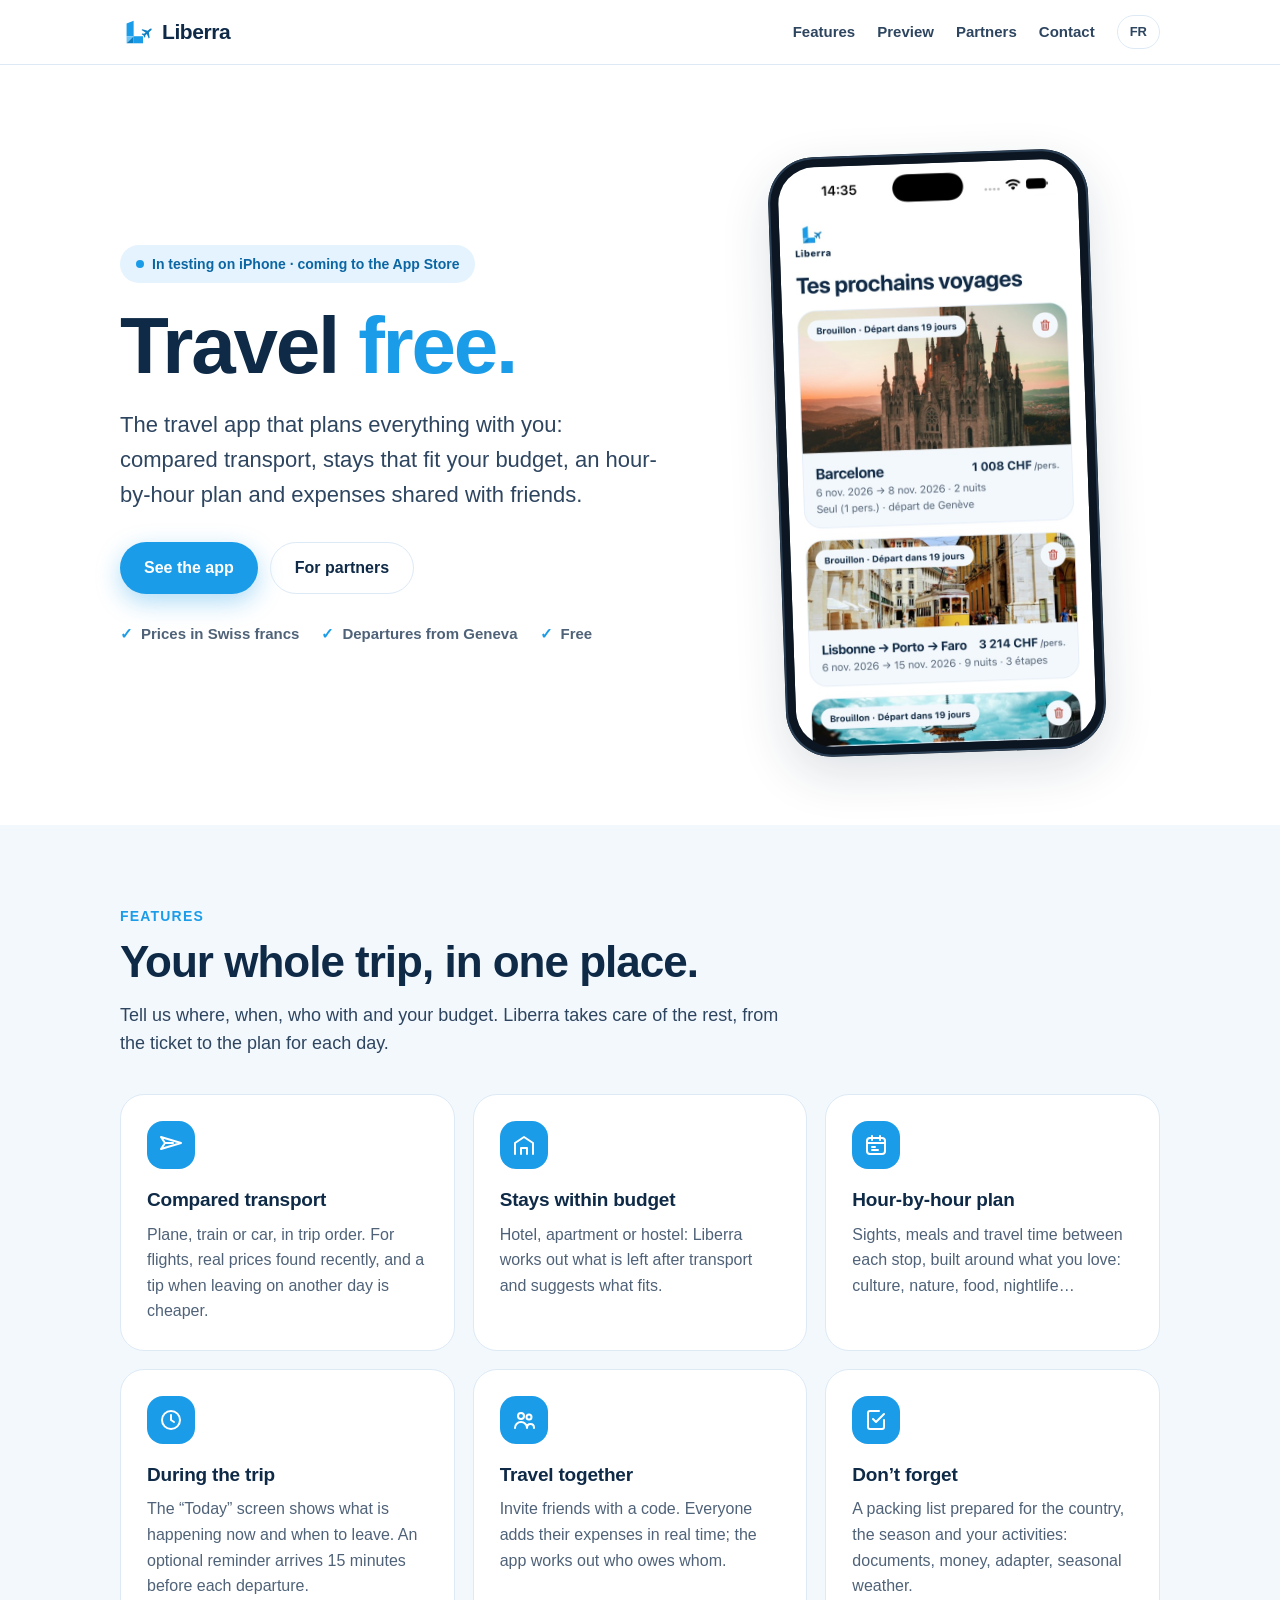
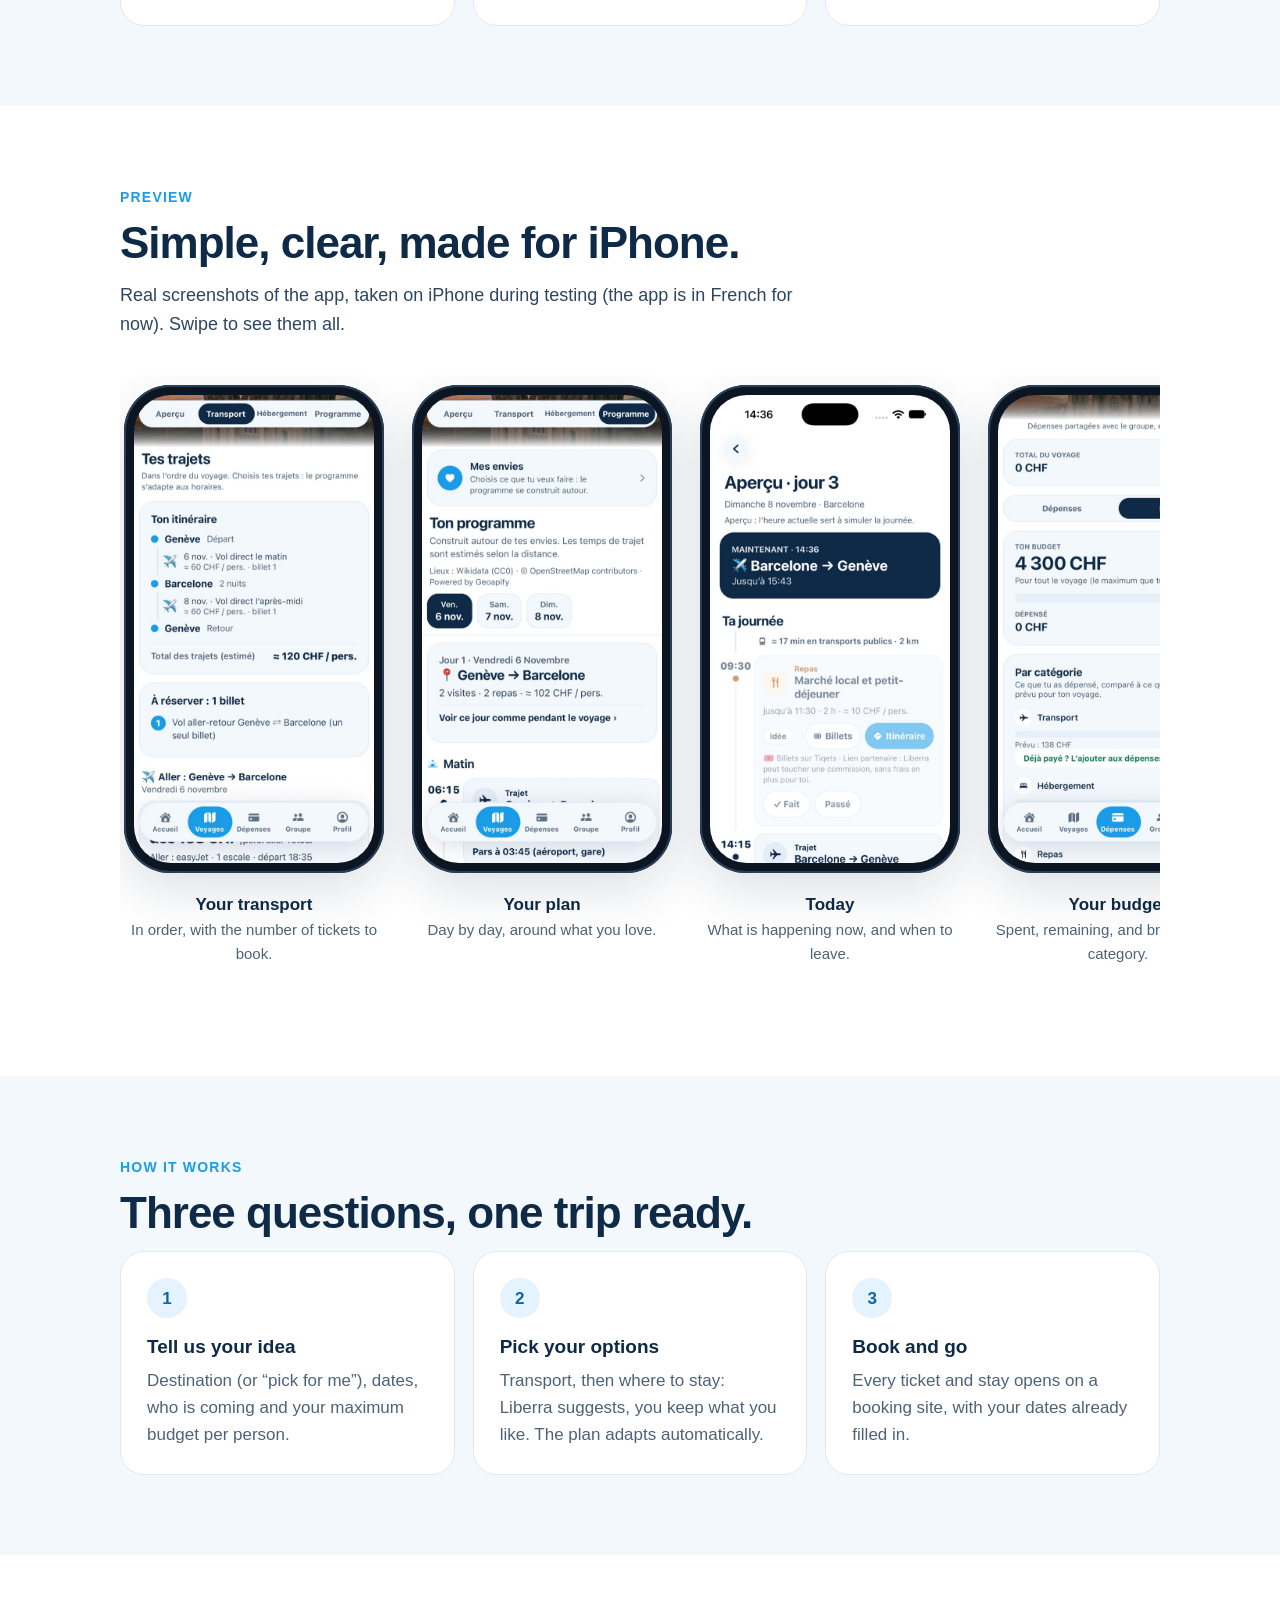
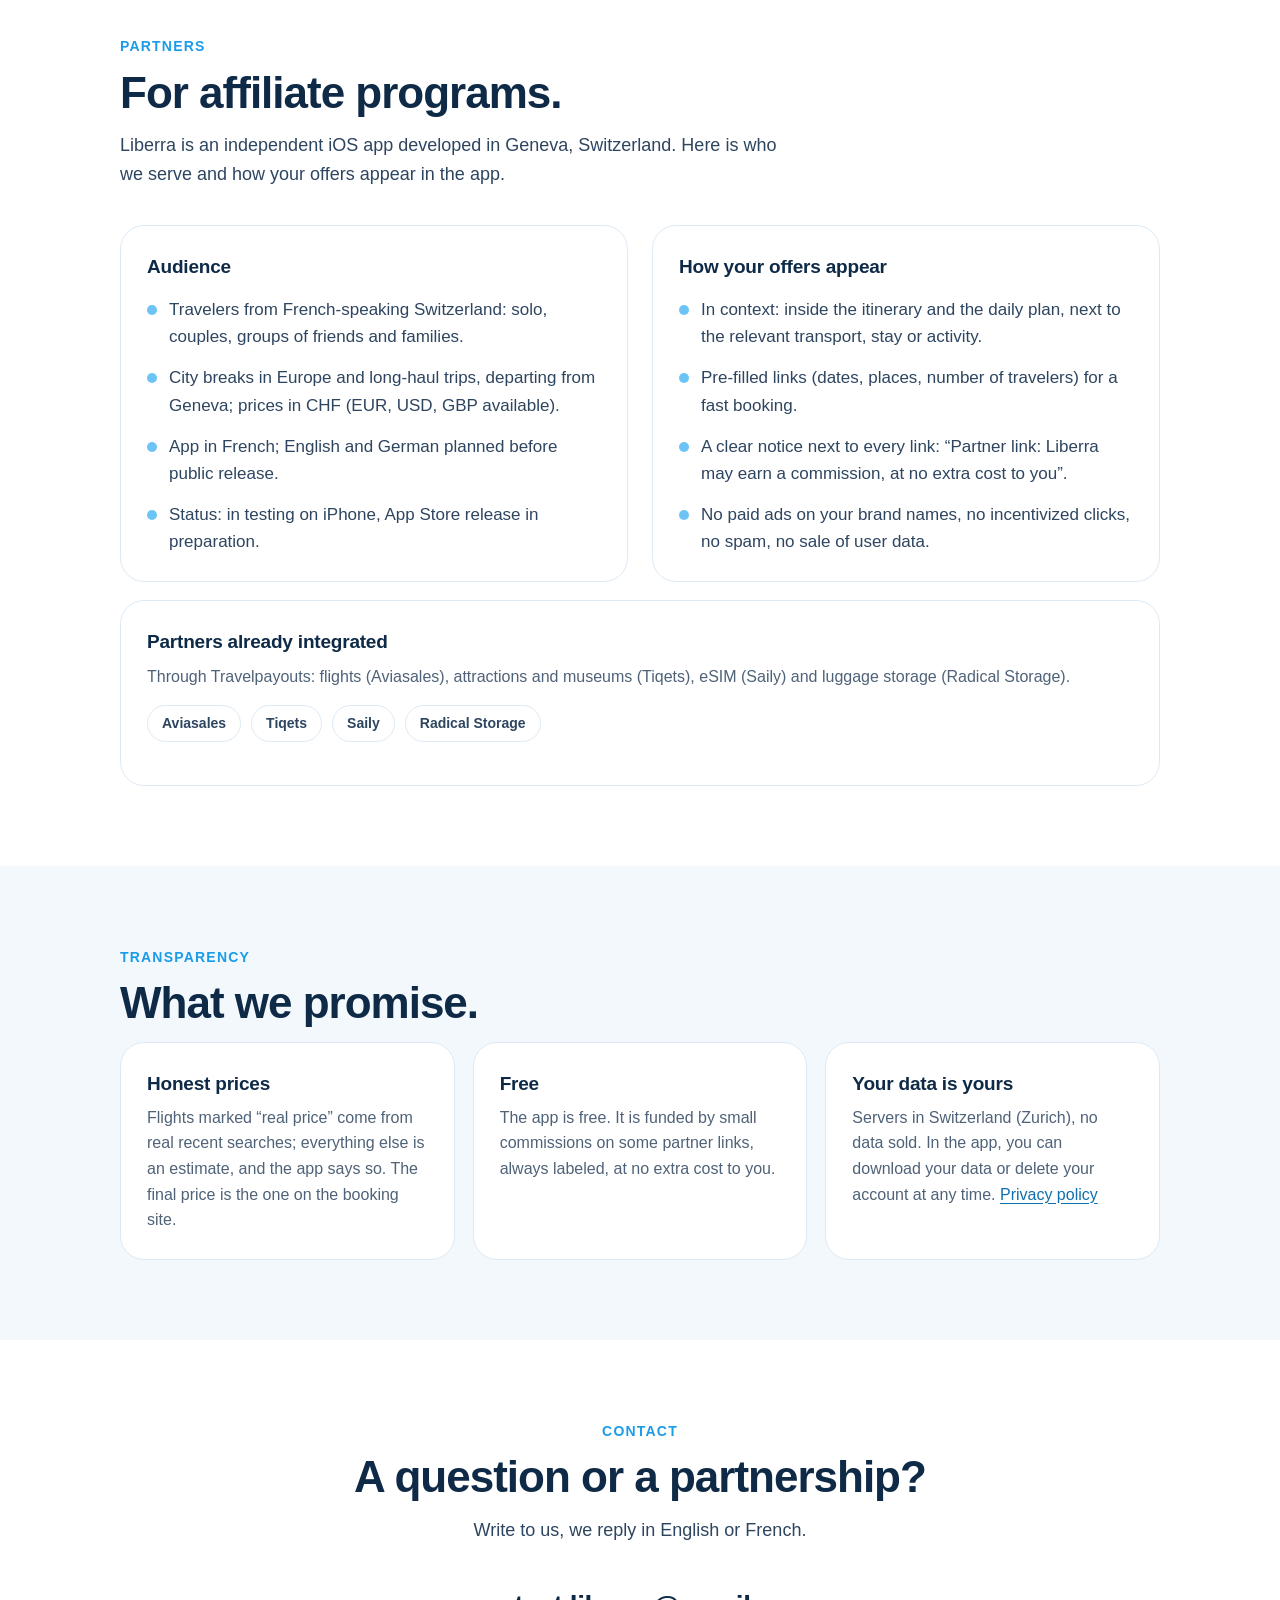
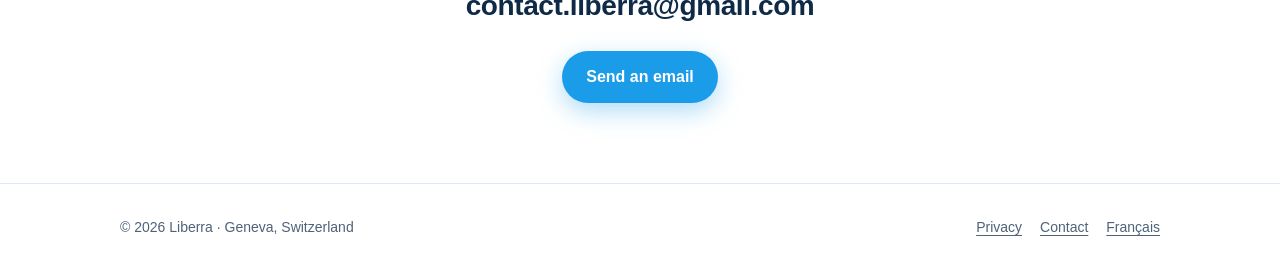
==== en/index.html @ 58900436 "Page complète : français et anglais, captures de l'app, espace partenaires, contact, politique de co" ====
<!doctype html>
<html lang="en">
<head>
  <meta charset="utf-8">
  <meta name="viewport" content="width=device-width, initial-scale=1, viewport-fit=cover">
  <title>Liberra · Travel free.</title>
  <meta name="description" content="Liberra is a travel app for iPhone: compared transport, stays that fit your budget, an hour-by-hour plan and shared expenses with friends.">
  <meta name="color-scheme" content="light dark">
  <meta name="theme-color" content="#FFFFFF" media="(prefers-color-scheme: light)">
  <meta name="theme-color" content="#0A1520" media="(prefers-color-scheme: dark)">
  <meta property="og:title" content="Liberra · Travel free.">
  <meta property="og:description" content="The iPhone travel app that plans everything with you: transport, stays, daily plan and group expenses.">
  <meta property="og:type" content="website">
  <meta property="og:image" content="https://waly2007.github.io/liberra-site/img/accueil.jpg">
  <link rel="alternate" hreflang="fr" href="https://waly2007.github.io/liberra-site/">
  <link rel="alternate" hreflang="en" href="https://waly2007.github.io/liberra-site/en/">
  <link rel="icon" type="image/svg+xml" href="data:image/svg+xml,%3Csvg xmlns='http://www.w3.org/2000/svg' viewBox='0 0 170 170'%3E%3Cg transform='translate(-24 3)'%3E%3Cpolygon points='52,46 82,34 82,100 52,100' fill='%231B9CE8'/%3E%3Cpolygon points='52,100 82,100 52,130' fill='%236CC4F6'/%3E%3Cpolygon points='82,100 82,130 52,130' fill='%230F7FC4'/%3E%3Cpolygon points='82,100 122,100 122,130 82,130' fill='%231B9CE8'/%3E%3Cg transform='translate(142 82) rotate(50) scale(0.7)'%3E%3Cpath d='M0 -30 C4 -30 6 -24 6 -18 L6 -4 L34 14 L34 21 L6 12 L6 24 L14 32 L14 37 L0 33 L-14 37 L-14 32 L-6 24 L-6 12 L-34 21 L-34 14 L-6 -4 L-6 -18 C-6 -24 -4 -30 0 -30 Z' fill='%230F7FC4'/%3E%3C/g%3E%3C/g%3E%3C/svg%3E">
  <link rel="stylesheet" href="../style.css?v=2">
</head>
<body>
  <header class="top">
    <div class="wrap">
      <a class="logo" href="#" aria-label="Liberra, home">
        <svg xmlns="http://www.w3.org/2000/svg" viewBox="0 0 170 170" aria-hidden="true"><g transform="translate(-24 3)"><polygon points="52,46 82,34 82,100 52,100" fill="#1B9CE8"/><polygon points="52,100 82,100 52,130" fill="#6CC4F6"/><polygon points="82,100 82,130 52,130" fill="#0F7FC4"/><polygon points="82,100 122,100 122,130 82,130" fill="#1B9CE8"/><g transform="translate(142 82) rotate(50) scale(0.7)"><path d="M0 -30 C4 -30 6 -24 6 -18 L6 -4 L34 14 L34 21 L6 12 L6 24 L14 32 L14 37 L0 33 L-14 37 L-14 32 L-6 24 L-6 12 L-34 21 L-34 14 L-6 -4 L-6 -18 C-6 -24 -4 -30 0 -30 Z" fill="#0F7FC4"/></g></g></svg>
        Liberra
      </a>
      <nav class="nav" aria-label="Menu">
        <a class="hide-sm" href="#features">Features</a>
        <a class="hide-sm" href="#preview">Preview</a>
        <a class="hide-sm" href="#partners">Partners</a>
        <a href="#contact">Contact</a>
        <a class="lang" href="../" hreflang="fr" lang="fr">FR</a>
      </nav>
    </div>
  </header>

  <main>
    <section class="hero">
      <div class="wrap">
        <div>
          <span class="eyebrow">In testing on iPhone · coming to the App Store</span>
          <h1>Travel <em>free.</em></h1>
          <p class="lead">The travel app that plans everything with you: compared transport, stays that fit your budget, an hour-by-hour plan and expenses shared with friends.</p>
          <div class="actions">
            <a class="btn primary" href="#preview">See the app</a>
            <a class="btn ghost" href="#partners">For partners</a>
          </div>
          <ul class="facts">
            <li>Prices in Swiss francs</li>
            <li>Departures from Geneva</li>
            <li>Free</li>
          </ul>
        </div>
        <div class="phone"><img src="../img/accueil.jpg" width="640" height="1391" alt="Liberra home screen (in French): upcoming trips to Barcelona and Lisbon, Porto, Faro with their price per person."></div>
      </div>
    </section>

    <section id="features" class="alt">
      <div class="wrap">
        <p class="kicker">Features</p>
        <h2>Your whole trip, in one place.</h2>
        <p class="intro">Tell us where, when, who with and your budget. Liberra takes care of the rest, from the ticket to the plan for each day.</p>
        <div class="grid">
          <article class="card">
            <div class="icon" aria-hidden="true"><svg viewBox="0 0 24 24" fill="none" stroke="currentColor" stroke-width="2" stroke-linecap="round" stroke-linejoin="round"><path d="M2 16l20-6-20-6 4 6-4 6z"/><path d="M6 10h8"/></svg></div>
            <h3>Compared transport</h3>
            <p>Plane, train or car, in trip order. For flights, real prices found recently, and a tip when leaving on another day is cheaper.</p>
          </article>
          <article class="card">
            <div class="icon" aria-hidden="true"><svg viewBox="0 0 24 24" fill="none" stroke="currentColor" stroke-width="2" stroke-linecap="round" stroke-linejoin="round"><path d="M3 21V10l9-6 9 6v11"/><path d="M9 21v-6h6v6"/></svg></div>
            <h3>Stays within budget</h3>
            <p>Hotel, apartment or hostel: Liberra works out what is left after transport and suggests what fits.</p>
          </article>
          <article class="card">
            <div class="icon" aria-hidden="true"><svg viewBox="0 0 24 24" fill="none" stroke="currentColor" stroke-width="2" stroke-linecap="round" stroke-linejoin="round"><rect x="3" y="5" width="18" height="16" rx="3"/><path d="M3 10h18M8 3v4M16 3v4M8 14h3M8 17h6"/></svg></div>
            <h3>Hour-by-hour plan</h3>
            <p>Sights, meals and travel time between each stop, built around what you love: culture, nature, food, nightlife…</p>
          </article>
          <article class="card">
            <div class="icon" aria-hidden="true"><svg viewBox="0 0 24 24" fill="none" stroke="currentColor" stroke-width="2" stroke-linecap="round" stroke-linejoin="round"><circle cx="12" cy="12" r="9"/><path d="M12 7v5l3 2"/></svg></div>
            <h3>During the trip</h3>
            <p>The “Today” screen shows what is happening now and when to leave. An optional reminder arrives 15 minutes before each departure.</p>
          </article>
          <article class="card">
            <div class="icon" aria-hidden="true"><svg viewBox="0 0 24 24" fill="none" stroke="currentColor" stroke-width="2" stroke-linecap="round" stroke-linejoin="round"><circle cx="9" cy="8" r="3"/><circle cx="17" cy="9" r="2.5"/><path d="M3 20c0-3.3 2.7-6 6-6s6 2.7 6 6M15 20c0-2.2 1.3-4 3.5-4S22 17.8 22 20"/></svg></div>
            <h3>Travel together</h3>
            <p>Invite friends with a code. Everyone adds their expenses in real time; the app works out who owes whom.</p>
          </article>
          <article class="card">
            <div class="icon" aria-hidden="true"><svg viewBox="0 0 24 24" fill="none" stroke="currentColor" stroke-width="2" stroke-linecap="round" stroke-linejoin="round"><path d="M9 11l3 3 8-8"/><path d="M20 12v7a2 2 0 0 1-2 2H6a2 2 0 0 1-2-2V5a2 2 0 0 1 2-2h9"/></svg></div>
            <h3>Don’t forget</h3>
            <p>A packing list prepared for the country, the season and your activities: documents, money, adapter, seasonal weather.</p>
          </article>
        </div>
      </div>
    </section>

    <section id="preview">
      <div class="wrap">
        <p class="kicker">Preview</p>
        <h2>Simple, clear, made for iPhone.</h2>
        <p class="intro">Real screenshots of the app, taken on iPhone during testing (the app is in French for now). Swipe to see them all.</p>
      </div>
      <div class="wrap">
        <div class="gallery" tabindex="0" aria-label="App screenshots">
          <figure>
            <div class="phone"><img src="../img/trajets.jpg" width="640" height="1200" loading="lazy" alt="Transport tab: Geneva, Barcelona, Geneva route and number of tickets to book."></div>
            <figcaption>Your transport<span>In order, with the number of tickets to book.</span></figcaption>
          </figure>
          <figure>
            <div class="phone"><img src="../img/programme.jpg" width="640" height="1200" loading="lazy" alt="Plan tab: wishes, day picker and the morning plan."></div>
            <figcaption>Your plan<span>Day by day, around what you love.</span></figcaption>
          </figure>
          <figure>
            <div class="phone"><img src="../img/aujourdhui.jpg" width="640" height="1391" loading="lazy" alt="Today screen: current activity, next activity and suggested departure time."></div>
            <figcaption>Today<span>What is happening now, and when to leave.</span></figcaption>
          </figure>
          <figure>
            <div class="phone"><img src="../img/budget.jpg" width="640" height="1200" loading="lazy" alt="Expenses tab: trip budget, spent, remaining, and breakdown by category."></div>
            <figcaption>Your budget<span>Spent, remaining, and breakdown by category.</span></figcaption>
          </figure>
        </div>
      </div>
    </section>

    <section class="alt">
      <div class="wrap">
        <p class="kicker">How it works</p>
        <h2>Three questions, one trip ready.</h2>
        <ol class="steps">
          <li><strong>Tell us your idea</strong><span>Destination (or “pick for me”), dates, who is coming and your maximum budget per person.</span></li>
          <li><strong>Pick your options</strong><span>Transport, then where to stay: Liberra suggests, you keep what you like. The plan adapts automatically.</span></li>
          <li><strong>Book and go</strong><span>Every ticket and stay opens on a booking site, with your dates already filled in.</span></li>
        </ol>
      </div>
    </section>

    <section id="partners">
      <div class="wrap">
        <p class="kicker">Partners</p>
        <h2>For affiliate programs.</h2>
        <p class="intro">Liberra is an independent iOS app developed in Geneva, Switzerland. Here is who we serve and how your offers appear in the app.</p>
        <div class="split">
          <article class="card">
            <h3>Audience</h3>
            <ul class="list">
              <li>Travelers from French-speaking Switzerland: solo, couples, groups of friends and families.</li>
              <li>City breaks in Europe and long-haul trips, departing from Geneva; prices in CHF (EUR, USD, GBP available).</li>
              <li>App in French; English and German planned before public release.</li>
              <li>Status: in testing on iPhone, App Store release in preparation.</li>
            </ul>
          </article>
          <article class="card">
            <h3>How your offers appear</h3>
            <ul class="list">
              <li>In context: inside the itinerary and the daily plan, next to the relevant transport, stay or activity.</li>
              <li>Pre-filled links (dates, places, number of travelers) for a fast booking.</li>
              <li>A clear notice next to every link: “Partner link: Liberra may earn a commission, at no extra cost to you”.</li>
              <li>No paid ads on your brand names, no incentivized clicks, no spam, no sale of user data.</li>
            </ul>
          </article>
        </div>
        <article class="card" style="margin-top:18px">
          <h3>Partners already integrated</h3>
          <p>Through Travelpayouts: flights (Aviasales), attractions and museums (Tiqets), eSIM (Saily) and luggage storage (Radical Storage).</p>
          <ul class="partners" aria-label="Partners">
            <li>Aviasales</li><li>Tiqets</li><li>Saily</li><li>Radical Storage</li>
          </ul>
        </article>
      </div>
    </section>

    <section class="alt">
      <div class="wrap">
        <p class="kicker">Transparency</p>
        <h2>What we promise.</h2>
        <div class="grid">
          <article class="card"><h3>Honest prices</h3><p>Flights marked “real price” come from real recent searches; everything else is an estimate, and the app says so. The final price is the one on the booking site.</p></article>
          <article class="card"><h3>Free</h3><p>The app is free. It is funded by small commissions on some partner links, always labeled, at no extra cost to you.</p></article>
          <article class="card"><h3>Your data is yours</h3><p>Servers in Switzerland (Zurich), no data sold. In the app, you can download your data or delete your account at any time. <a href="privacy.html">Privacy policy</a></p></article>
        </div>
      </div>
    </section>

    <section id="contact" class="contact">
      <div class="wrap">
        <p class="kicker">Contact</p>
        <h2>A question or a partnership?</h2>
        <p class="intro">Write to us, we reply in English or French.</p>
        <span class="mail">contact.liberra@gmail.com</span>
        <div class="actions" style="justify-content:center;margin-top:0">
          <a class="btn primary" href="mailto:contact.liberra@gmail.com">Send an email</a>
        </div>
      </div>
    </section>
  </main>

  <footer>
    <div class="wrap">
      <span>© 2026 Liberra · Geneva, Switzerland</span>
      <nav aria-label="Footer links">
        <a href="privacy.html">Privacy</a>
        <a href="#contact">Contact</a>
        <a href="../" hreflang="fr" lang="fr">Français</a>
      </nav>
    </div>
  </footer>
</body>
</html>
---- style.css ----
/* Liberra — page de présentation. Couleurs de la marque : azur #1B9CE8, azur clair #6CC4F6,
   azur profond #0F7FC4, nuit #0E2A47. Police système (aucun service externe chargé). */
:root {
  --azur: #1B9CE8;
  --azur-clair: #6CC4F6;
  --azur-profond: #0F7FC4;
  --nuit: #0E2A47;
  --bg: #FFFFFF;
  --bg-alt: #F3F8FD;
  --card: #FFFFFF;
  --edge: #DDEAF6;
  --text: #0E2A47;
  --soft: #2E4560;
  --muted: #4F6278;
  --pill-bg: #E4F3FD;
  --pill-text: #0B66A3;
  --link: #0F6FAE;
  --shadow: 0 18px 50px rgba(14, 42, 71, 0.14);
  color-scheme: light;
}
@media (prefers-color-scheme: dark) {
  :root {
    --bg: #0A1520;
    --bg-alt: #0F1D2B;
    --card: #132232;
    --edge: #22364B;
    --text: #EAF2FA;
    --soft: #C5D4E3;
    --muted: #A3B5C8;
    --pill-bg: #12324F;
    --pill-text: #8FD3FA;
    --link: #6CC4F6;
    --shadow: 0 18px 50px rgba(0, 0, 0, 0.45);
    color-scheme: dark;
  }
}
* { box-sizing: border-box; }
html { -webkit-text-size-adjust: 100%; scroll-behavior: smooth; }
body {
  margin: 0;
  background: var(--bg);
  color: var(--text);
  font-family: -apple-system, BlinkMacSystemFont, 'SF Pro Display', 'Segoe UI', Roboto, Helvetica, Arial, sans-serif;
  font-size: 17px;
  line-height: 1.6;
}
a { color: var(--link); text-underline-offset: 3px; }
img { max-width: 100%; display: block; }
.wrap {
  max-width: 1080px;
  margin: 0 auto;
  padding-inline: max(20px, env(safe-area-inset-left, 0px));
}

/* En-tête */
.top {
  position: sticky;
  top: 0;
  z-index: 10;
  background: color-mix(in srgb, var(--bg) 86%, transparent);
  backdrop-filter: saturate(1.6) blur(14px);
  -webkit-backdrop-filter: saturate(1.6) blur(14px);
  border-bottom: 1px solid var(--edge);
  padding-top: env(safe-area-inset-top, 0px);
}
.top .wrap { display: flex; align-items: center; gap: 16px; min-height: 64px; }
.logo { display: inline-flex; align-items: center; gap: 2px; text-decoration: none; color: var(--text); font-weight: 800; font-size: 21px; letter-spacing: -0.4px; }
.logo svg { width: 40px; height: 40px; }
.nav { display: flex; gap: 22px; margin-left: auto; align-items: center; }
.nav a { color: var(--soft); text-decoration: none; font-weight: 600; font-size: 15px; }
.nav a:hover { color: var(--azur); }
.lang {
  border: 1px solid var(--edge);
  border-radius: 999px;
  padding: 6px 12px;
  font-weight: 700 !important;
  font-size: 13px !important;
}
@media (max-width: 720px) { .nav .hide-sm { display: none; } }

/* Héros */
.hero { padding-block: 64px 40px; }
.hero .wrap { display: grid; gap: 48px; align-items: center; }
@media (min-width: 900px) { .hero .wrap { grid-template-columns: 1.1fr 0.9fr; } .hero { padding-block: 88px 72px; } }
.eyebrow {
  display: inline-flex;
  align-items: center;
  gap: 8px;
  padding: 8px 16px;
  border-radius: 999px;
  background: var(--pill-bg);
  color: var(--pill-text);
  font-weight: 700;
  font-size: 14px;
}
.eyebrow::before { content: ''; width: 8px; height: 8px; border-radius: 50%; background: var(--azur); }
h1 {
  font-size: clamp(46px, 9vw, 80px);
  line-height: 1.02;
  letter-spacing: -2.2px;
  font-weight: 800;
  margin: 22px 0 0;
}
h1 em { font-style: normal; color: var(--azur); }
.lead { font-size: clamp(18px, 2.4vw, 22px); color: var(--soft); max-width: 560px; margin: 20px 0 0; }
.actions { display: flex; flex-wrap: wrap; gap: 12px; margin-top: 30px; }
.btn {
  display: inline-flex;
  align-items: center;
  justify-content: center;
  min-height: 52px;
  padding: 0 24px;
  border-radius: 999px;
  font-weight: 700;
  text-decoration: none;
  font-size: 16px;
}
.btn.primary { background: var(--azur); color: #FFFFFF; box-shadow: 0 8px 24px rgba(27, 156, 232, 0.35); }
.btn.ghost { border: 1.5px solid var(--edge); color: var(--text); }
.facts { display: flex; flex-wrap: wrap; gap: 10px 22px; margin-top: 28px; color: var(--muted); font-size: 15px; font-weight: 600; padding: 0; list-style: none; }
.facts li::before { content: '✓'; color: var(--azur); margin-right: 8px; font-weight: 800; }

/* Téléphones */
.phone {
  position: relative;
  width: min(300px, 78vw);
  aspect-ratio: 8 / 15; /* même format que les captures : rien n'est coupé sur les côtés */
  border-radius: 46px;
  padding: 10px;
  background: #0B1622;
  box-shadow: var(--shadow), inset 0 0 0 2px #2A3E54;
  margin-inline: auto;
}
.phone img { width: 100%; height: 100%; object-fit: cover; object-position: top; border-radius: 37px; }
.hero .phone { width: min(320px, 80vw); transform: rotate(-2deg); }

/* Sections */
section { padding-block: 56px; scroll-margin-top: 72px; }
@media (min-width: 900px) { section { padding-block: 80px; } }
.alt { background: var(--bg-alt); }
.kicker { color: var(--azur); font-weight: 800; font-size: 14px; letter-spacing: 1.2px; text-transform: uppercase; margin: 0; }
h2 { font-size: clamp(30px, 5vw, 44px); letter-spacing: -1px; line-height: 1.12; margin: 10px 0 14px; font-weight: 800; }
.intro { color: var(--soft); max-width: 680px; margin: 0 0 36px; font-size: 18px; }
.grid { display: grid; gap: 18px; grid-template-columns: repeat(auto-fit, minmax(250px, 1fr)); }
.card { background: var(--card); border: 1px solid var(--edge); border-radius: 24px; padding: 26px; }
.alt .card { background: var(--card); }
.icon {
  width: 48px; height: 48px; border-radius: 16px;
  display: grid; place-items: center;
  background: var(--azur); color: #FFFFFF; margin-bottom: 16px;
}
.icon svg { width: 24px; height: 24px; }
.card h3 { font-size: 19px; margin: 0 0 6px; letter-spacing: -0.2px; }
.card p { margin: 0; color: var(--muted); font-size: 16px; }

/* Galerie */
.gallery {
  display: flex;
  gap: 28px;
  overflow-x: auto;
  scroll-snap-type: x mandatory;
  padding: 10px 4px 30px;
  -webkit-overflow-scrolling: touch;
}
.gallery figure { margin: 0; flex: none; scroll-snap-align: center; width: min(260px, 72vw); }
.gallery .phone { width: 100%; }
.gallery figcaption { text-align: center; margin-top: 18px; font-weight: 700; }
.gallery figcaption span { display: block; font-weight: 500; color: var(--muted); font-size: 15px; }

/* Étapes */
.steps { counter-reset: step; display: grid; gap: 18px; grid-template-columns: repeat(auto-fit, minmax(240px, 1fr)); padding: 0; list-style: none; margin: 0; }
.steps li { counter-increment: step; background: var(--card); border: 1px solid var(--edge); border-radius: 24px; padding: 26px; }
.steps li::before {
  content: counter(step);
  display: grid; place-items: center;
  width: 40px; height: 40px; border-radius: 50%;
  background: var(--pill-bg); color: var(--pill-text);
  font-weight: 800; margin-bottom: 14px;
}
.steps strong { display: block; font-size: 19px; margin-bottom: 4px; }
.steps span { color: var(--muted); }

/* Partenaires */
.split { display: grid; gap: 24px; }
@media (min-width: 900px) { .split { grid-template-columns: 1fr 1fr; } }
.list { list-style: none; padding: 0; margin: 0; display: grid; gap: 14px; }
.list li { display: flex; gap: 12px; color: var(--soft); }
.list li::before { content: ''; flex: none; width: 10px; height: 10px; margin-top: 9px; border-radius: 50%; background: var(--azur-clair); }
.card h3 + .list { margin-top: 14px; }
.partners { display: flex; flex-wrap: wrap; gap: 10px; margin-top: 16px; padding: 0; list-style: none; }
.partners li { border: 1px solid var(--edge); border-radius: 999px; padding: 6px 14px; font-weight: 700; font-size: 14px; color: var(--soft); }

/* Contact */
.contact { text-align: center; }
.contact .intro { margin-inline: auto; }
.mail {
  display: inline-block;
  font-size: clamp(20px, 4vw, 28px);
  font-weight: 800;
  letter-spacing: -0.4px;
  color: var(--text);
  user-select: all;
  margin: 4px 0 22px;
}

/* Pied de page */
footer { border-top: 1px solid var(--edge); color: var(--muted); font-size: 14px; padding-block: 32px calc(32px + env(safe-area-inset-bottom, 0px)); }
footer .wrap { display: flex; flex-wrap: wrap; gap: 10px 22px; justify-content: space-between; }
footer nav { display: flex; flex-wrap: wrap; gap: 18px; }
footer a { color: var(--muted); }

/* Pages de texte (confidentialité) */
.doc { max-width: 760px; padding-block: 48px 72px; }
.doc h1 { font-size: clamp(36px, 6vw, 52px); letter-spacing: -1.2px; }
.doc h2 { font-size: 24px; letter-spacing: -0.3px; margin-top: 36px; }
.doc p, .doc li { color: var(--soft); }
.doc .updated { color: var(--muted); font-size: 15px; margin-top: 8px; }
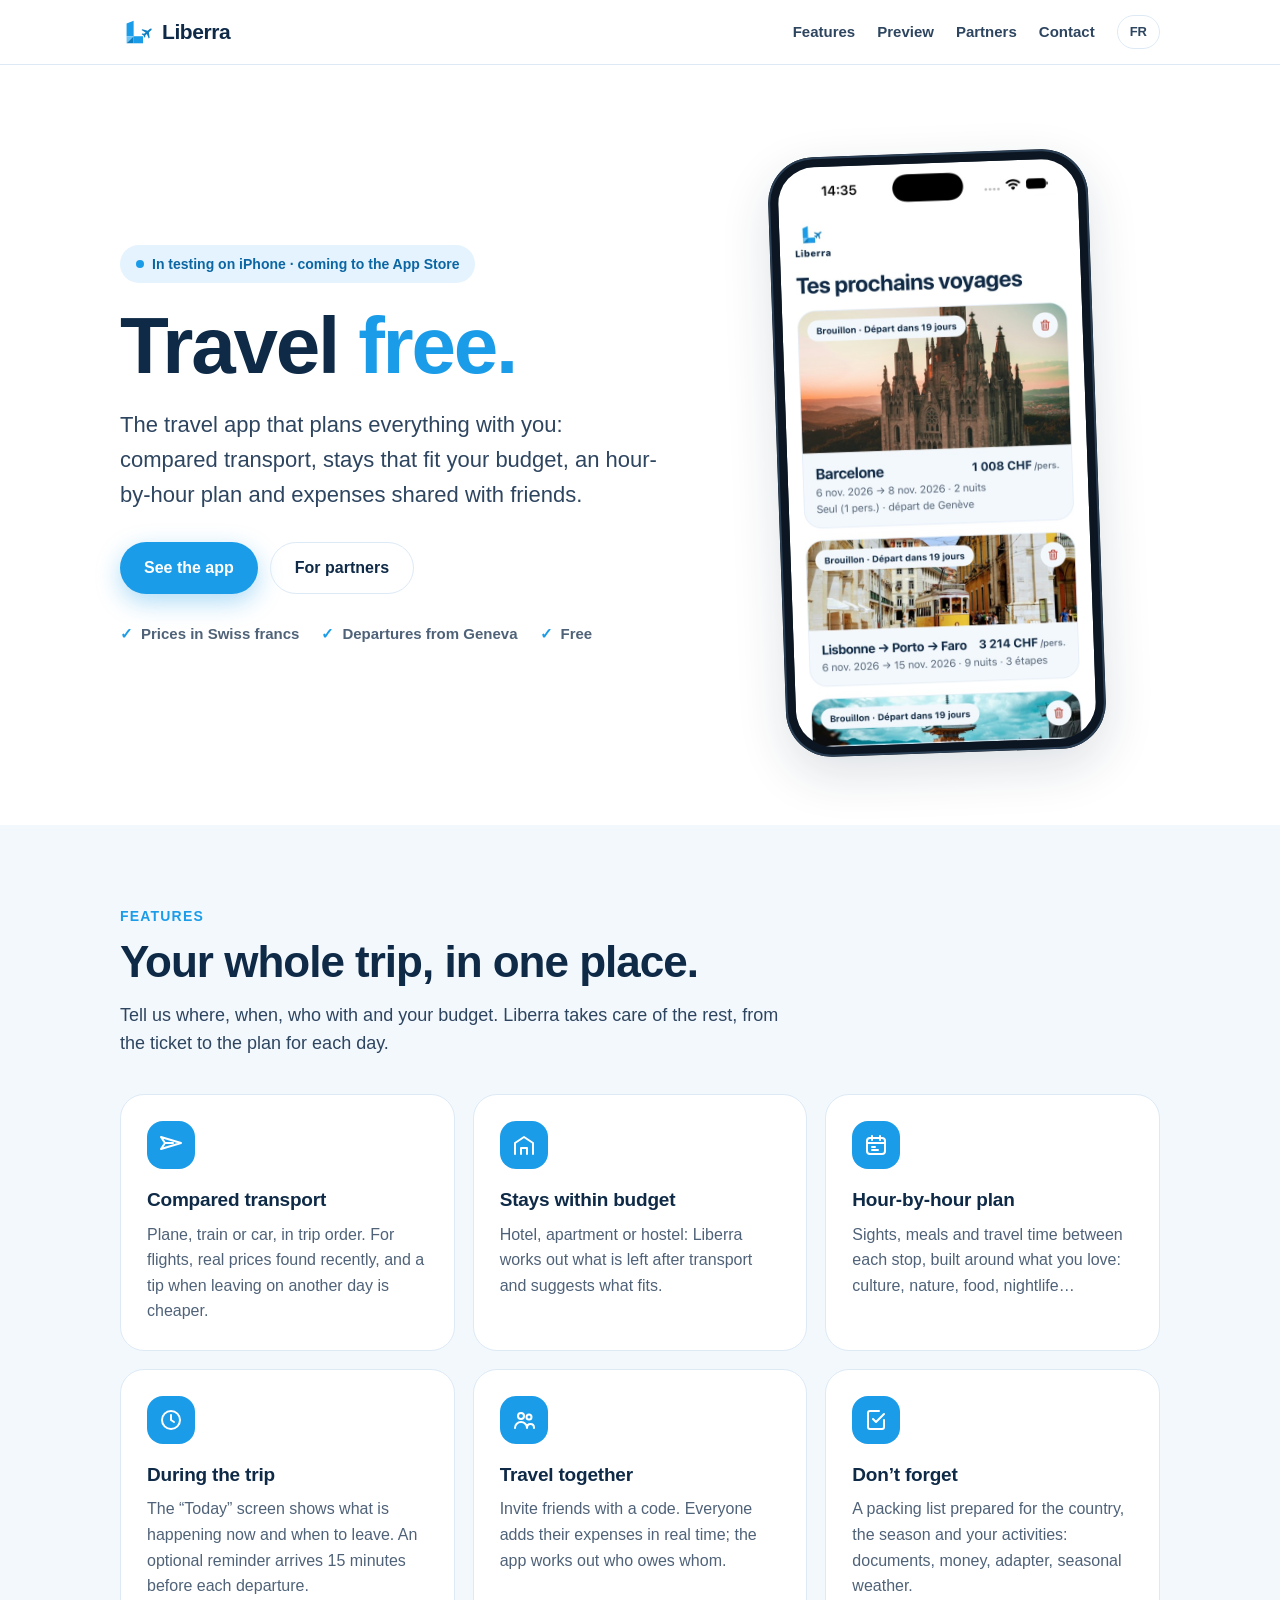
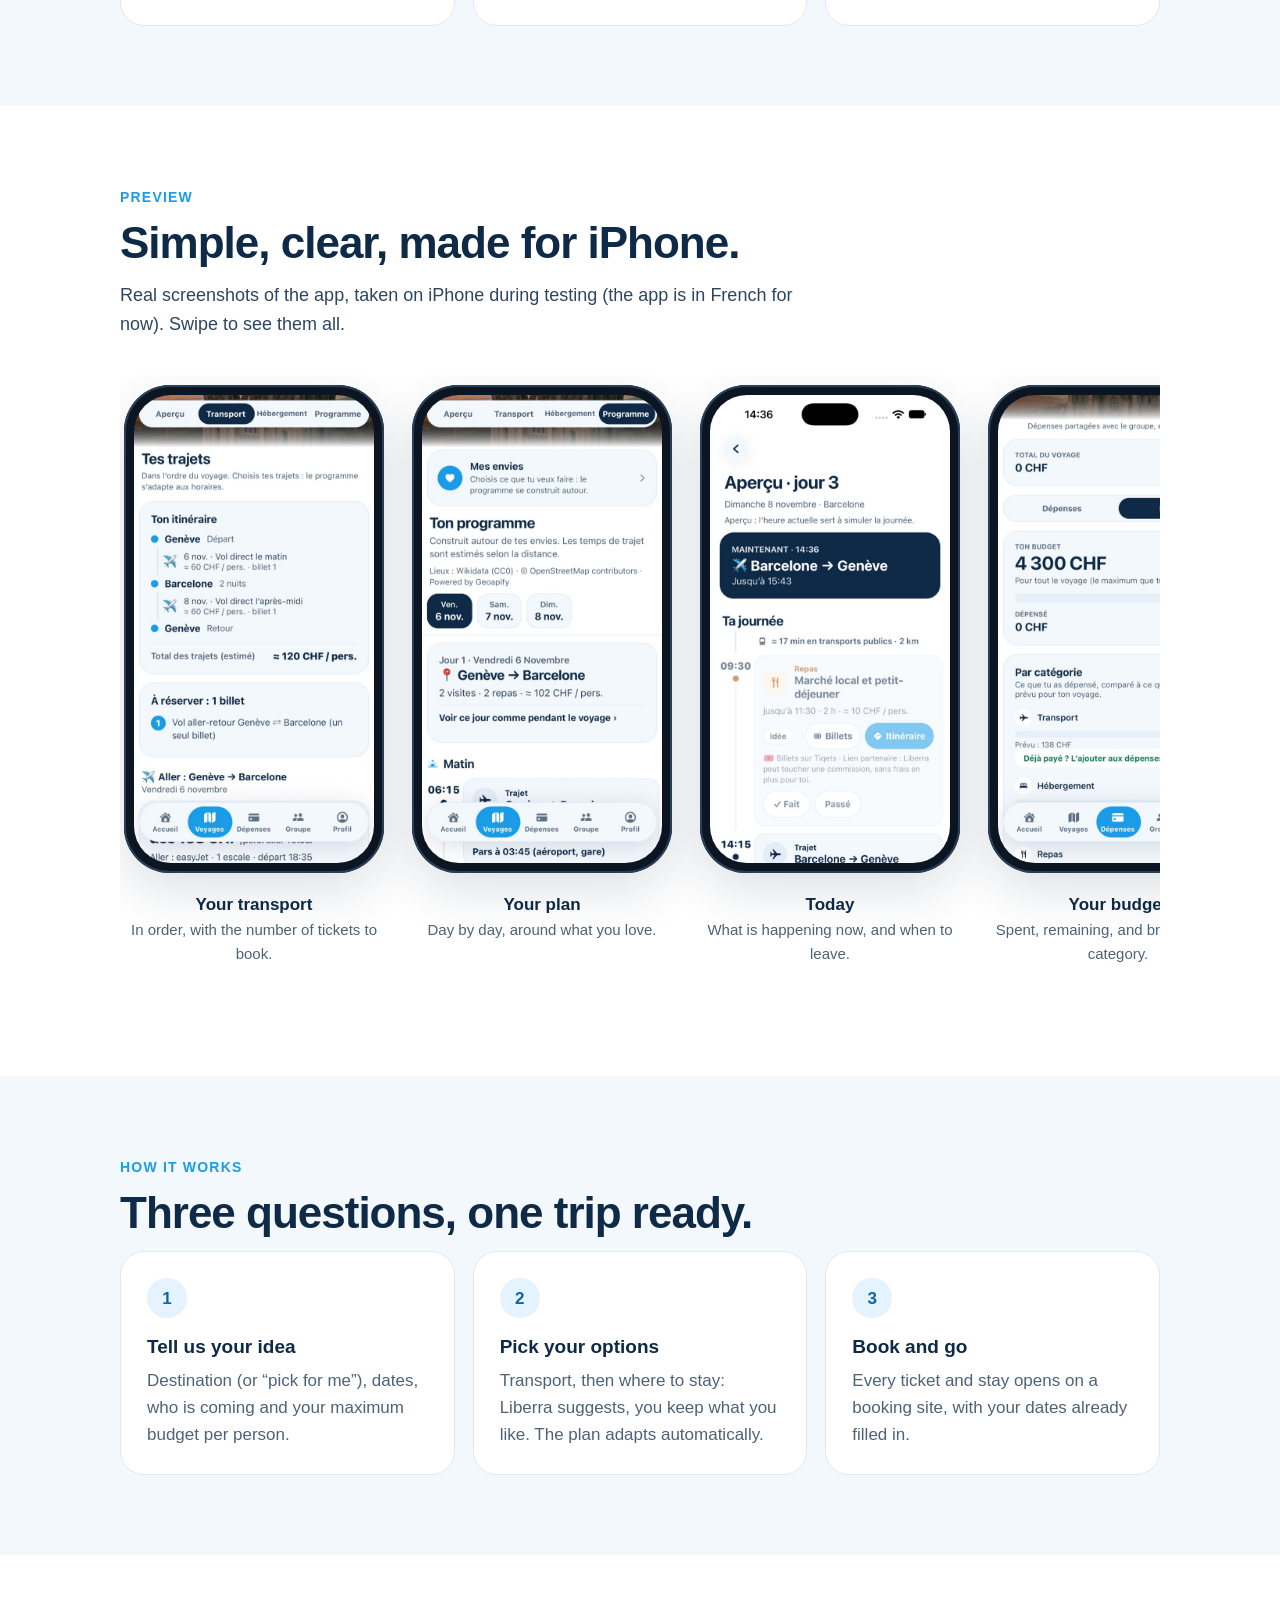
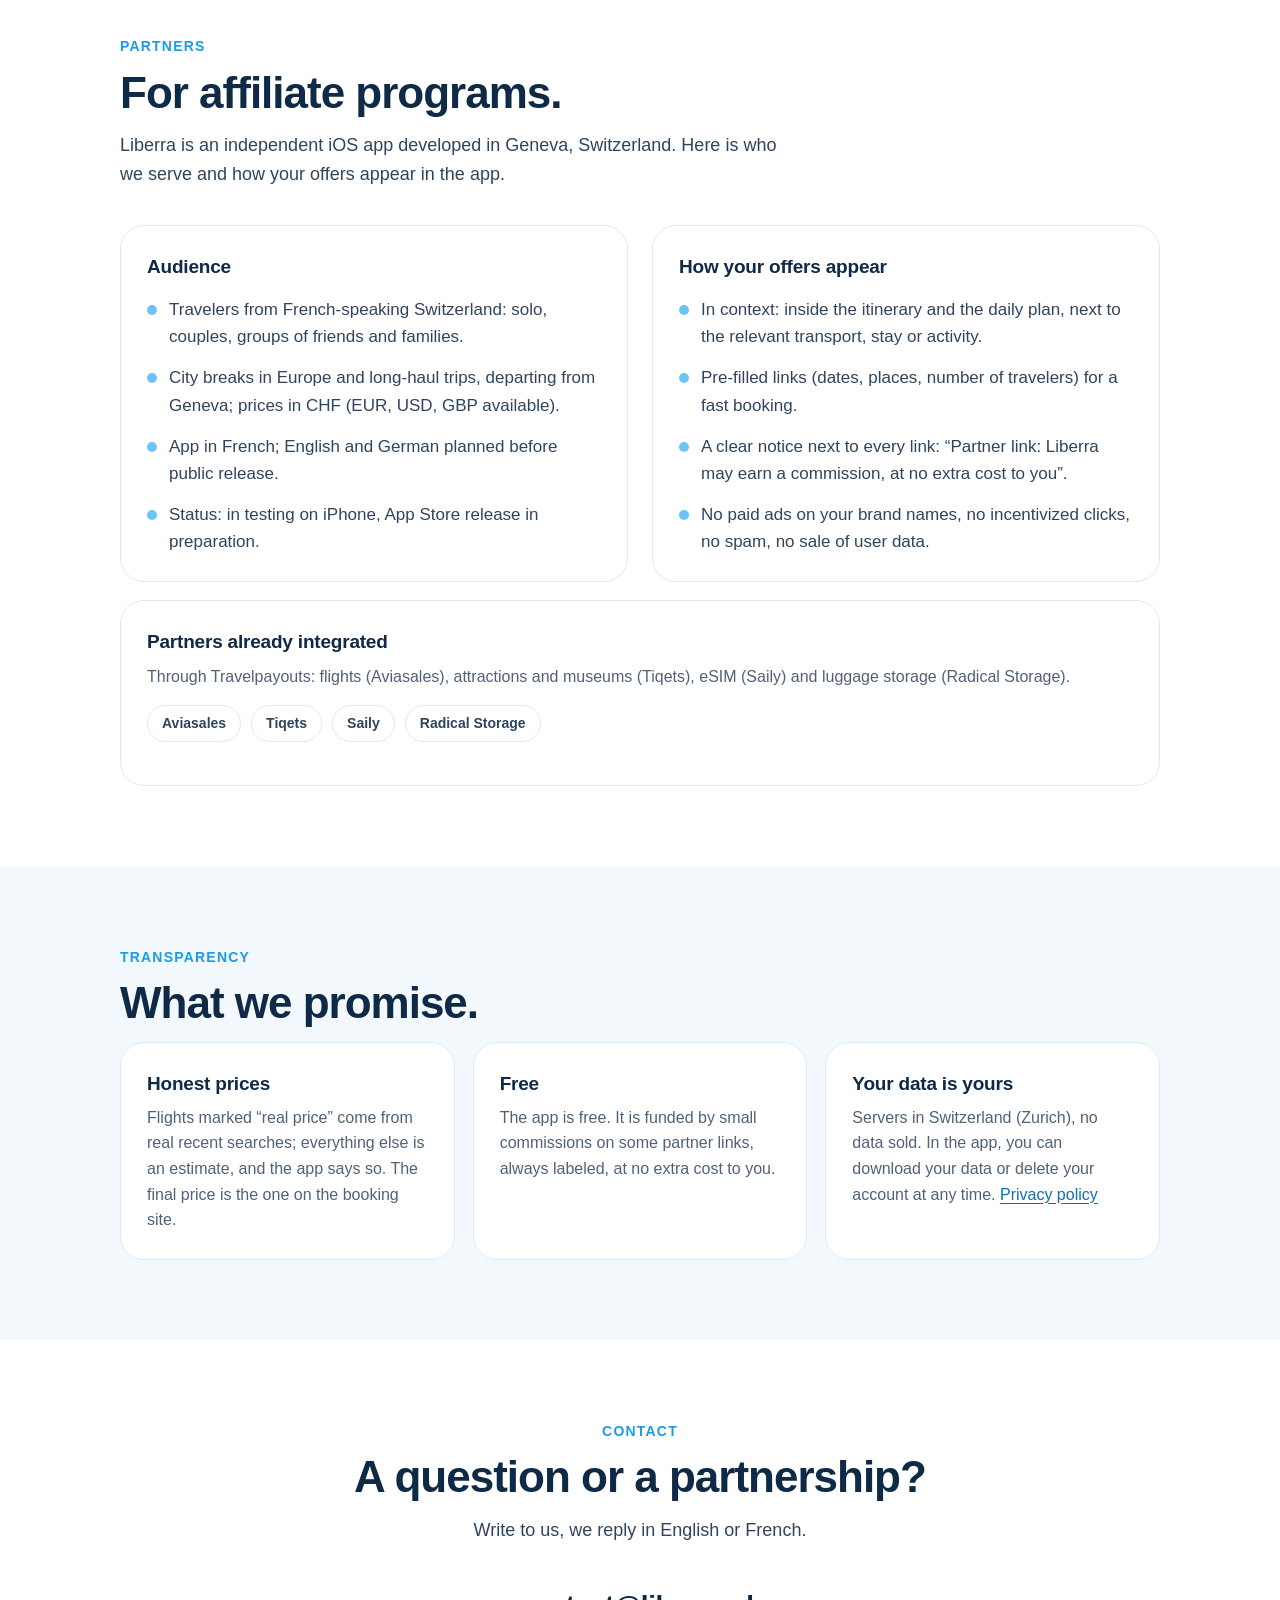
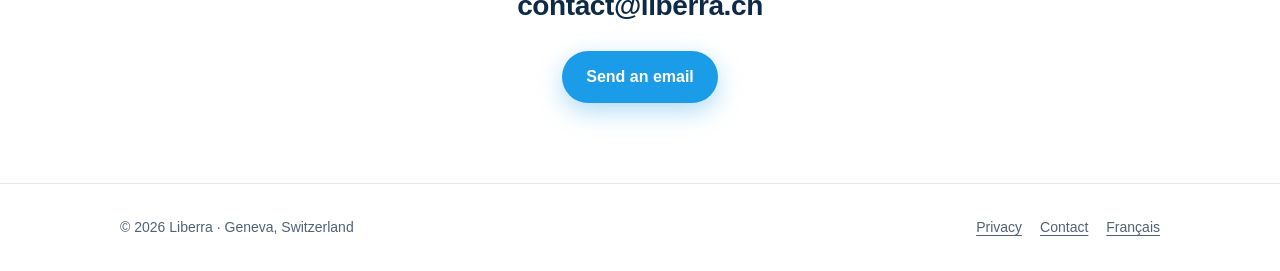
==== commit fc4fcd6d: "Domaine liberra.ch : politique de confidentialité à jour (carnet, souvenirs, photos), page Contact, " ====
--- a/en/index.html
+++ b/en/index.html
@@ -11,9 +11,9 @@
   <meta property="og:title" content="Liberra · Travel free.">
   <meta property="og:description" content="The iPhone travel app that plans everything with you: transport, stays, daily plan and group expenses.">
   <meta property="og:type" content="website">
-  <meta property="og:image" content="https://waly2007.github.io/liberra-site/img/accueil.jpg">
-  <link rel="alternate" hreflang="fr" href="https://waly2007.github.io/liberra-site/">
-  <link rel="alternate" hreflang="en" href="https://waly2007.github.io/liberra-site/en/">
+  <meta property="og:image" content="https://liberra.ch/img/accueil.jpg">
+  <link rel="alternate" hreflang="fr" href="https://liberra.ch/">
+  <link rel="alternate" hreflang="en" href="https://liberra.ch/en/">
   <link rel="icon" type="image/svg+xml" href="data:image/svg+xml,%3Csvg xmlns='http://www.w3.org/2000/svg' viewBox='0 0 170 170'%3E%3Cg transform='translate(-24 3)'%3E%3Cpolygon points='52,46 82,34 82,100 52,100' fill='%231B9CE8'/%3E%3Cpolygon points='52,100 82,100 52,130' fill='%236CC4F6'/%3E%3Cpolygon points='82,100 82,130 52,130' fill='%230F7FC4'/%3E%3Cpolygon points='82,100 122,100 122,130 82,130' fill='%231B9CE8'/%3E%3Cg transform='translate(142 82) rotate(50) scale(0.7)'%3E%3Cpath d='M0 -30 C4 -30 6 -24 6 -18 L6 -4 L34 14 L34 21 L6 12 L6 24 L14 32 L14 37 L0 33 L-14 37 L-14 32 L-6 24 L-6 12 L-34 21 L-34 14 L-6 -4 L-6 -18 C-6 -24 -4 -30 0 -30 Z' fill='%230F7FC4'/%3E%3C/g%3E%3C/g%3E%3C/svg%3E">
   <link rel="stylesheet" href="../style.css?v=2">
 </head>
@@ -187,9 +187,9 @@
         <p class="kicker">Contact</p>
         <h2>A question or a partnership?</h2>
         <p class="intro">Write to us, we reply in English or French.</p>
-        <span class="mail">contact.liberra@gmail.com</span>
+        <span class="mail">contact@liberra.ch</span>
         <div class="actions" style="justify-content:center;margin-top:0">
-          <a class="btn primary" href="mailto:contact.liberra@gmail.com">Send an email</a>
+          <a class="btn primary" href="mailto:contact@liberra.ch">Send an email</a>
         </div>
       </div>
     </section>
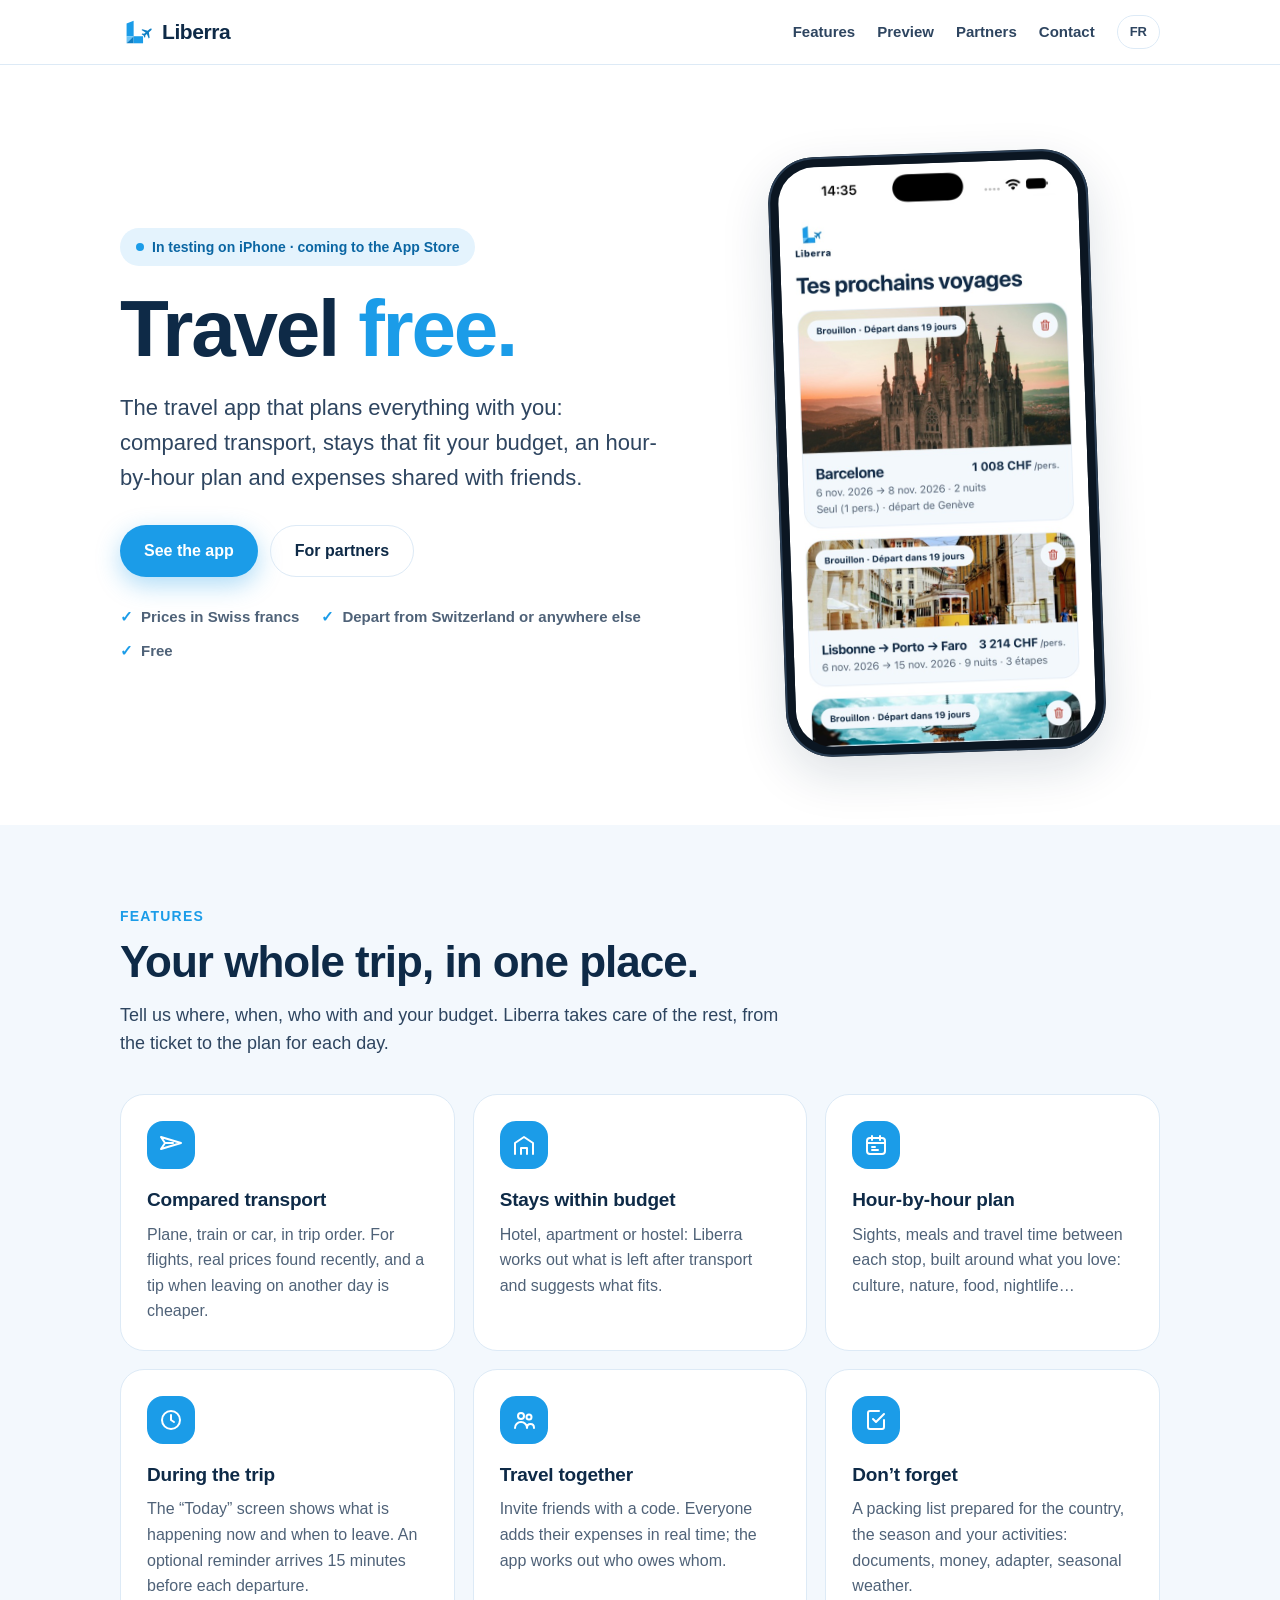
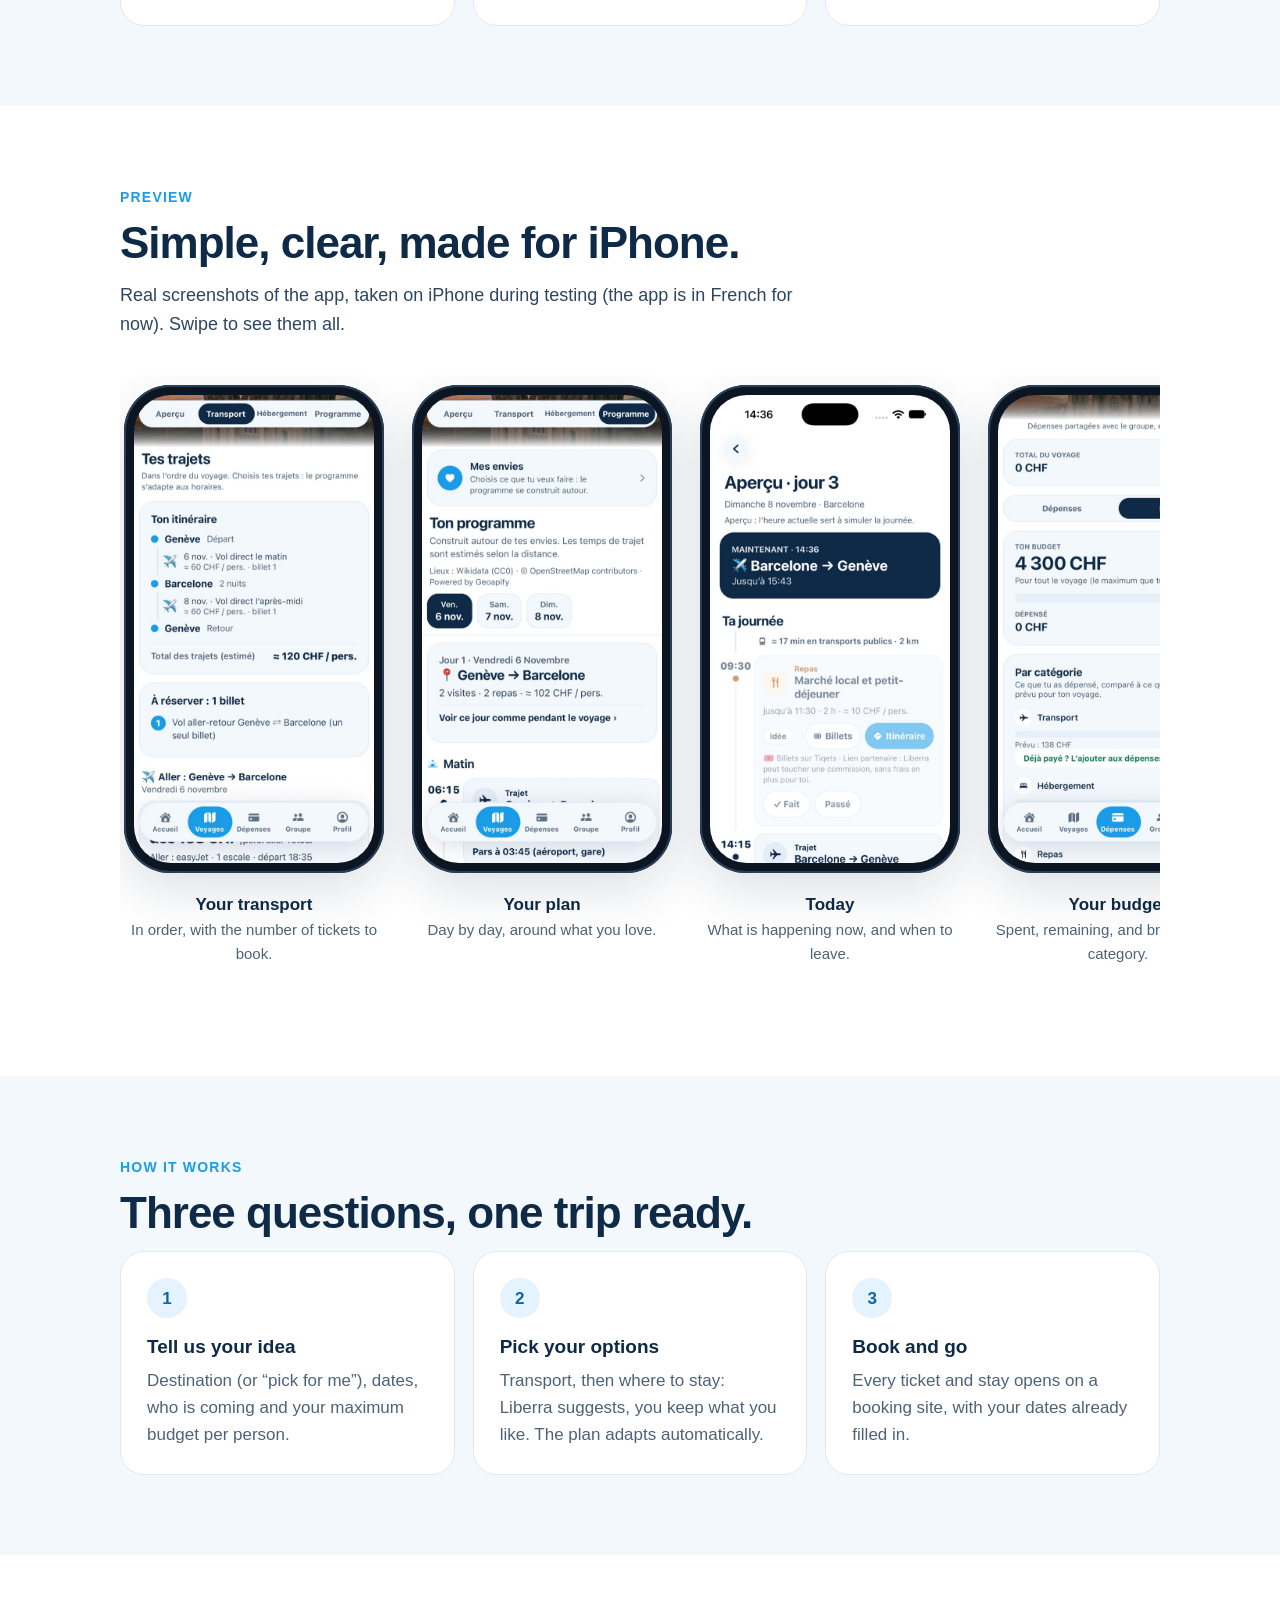
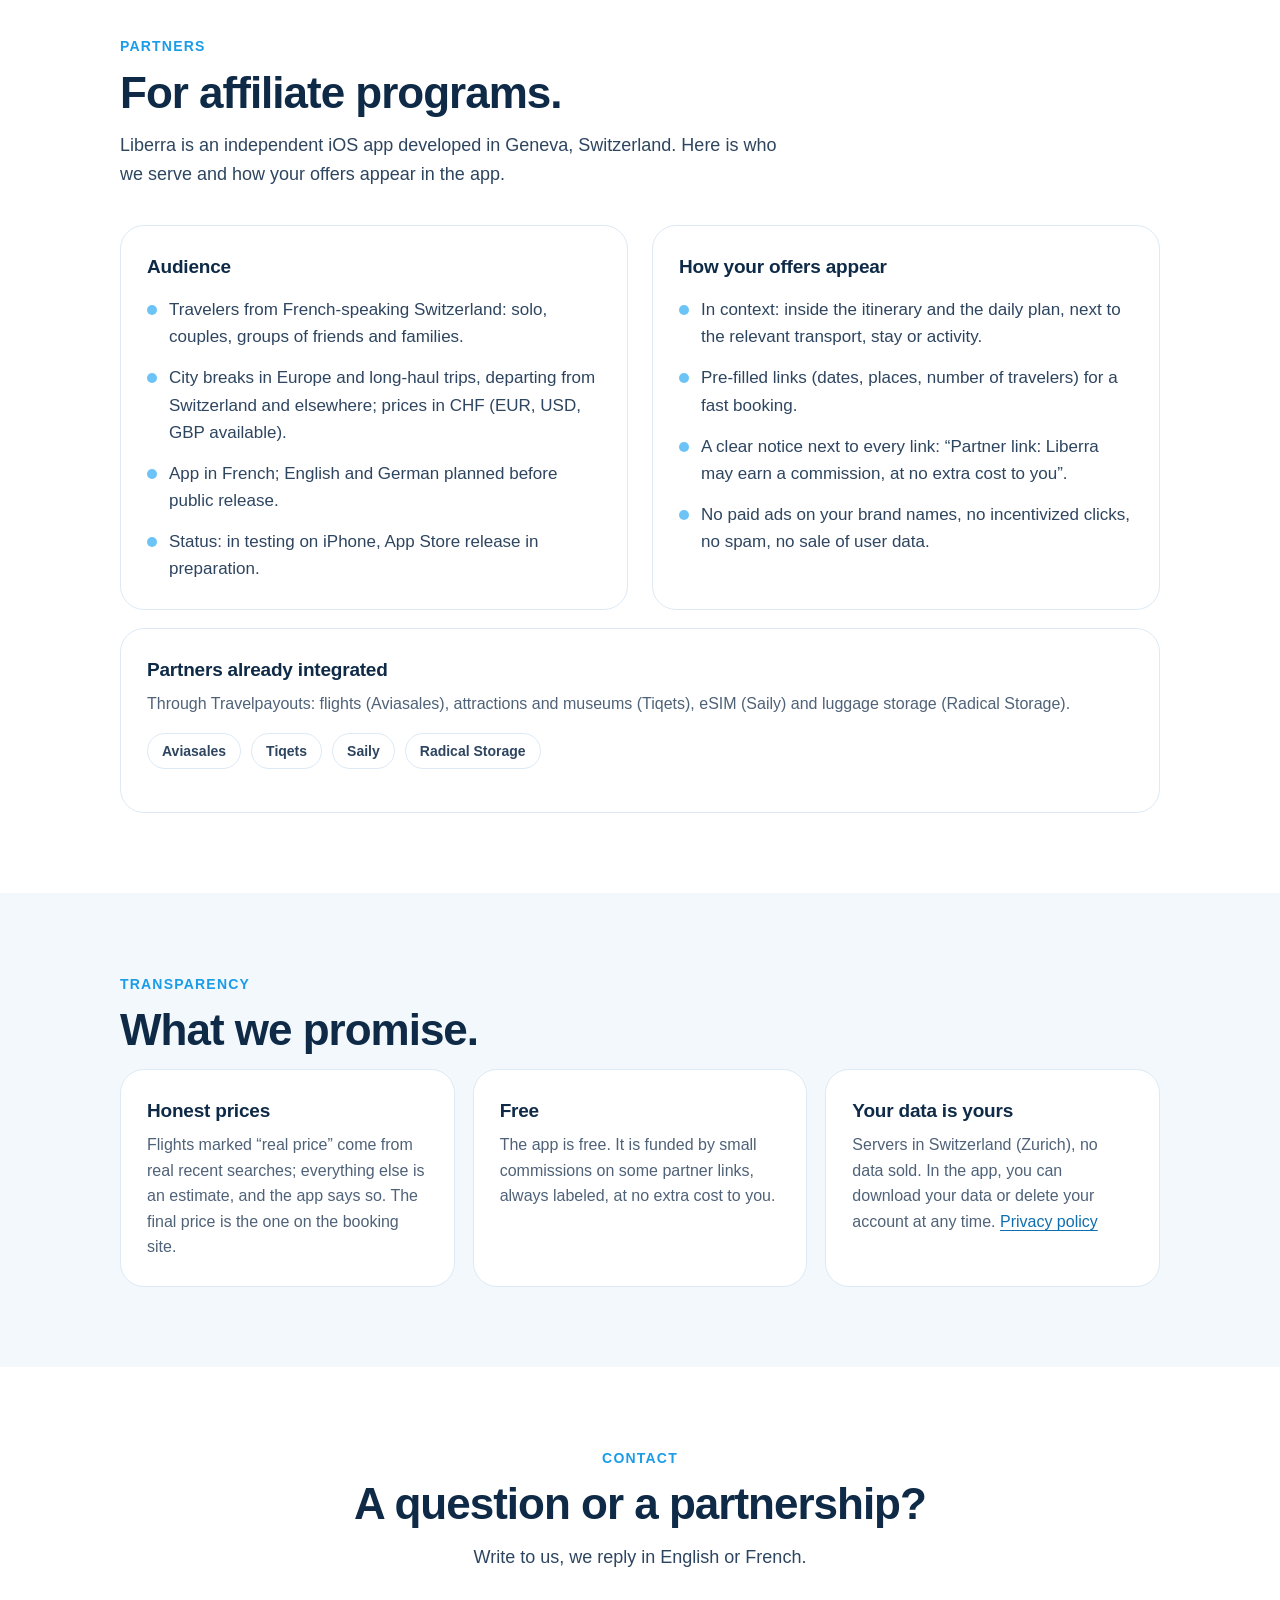
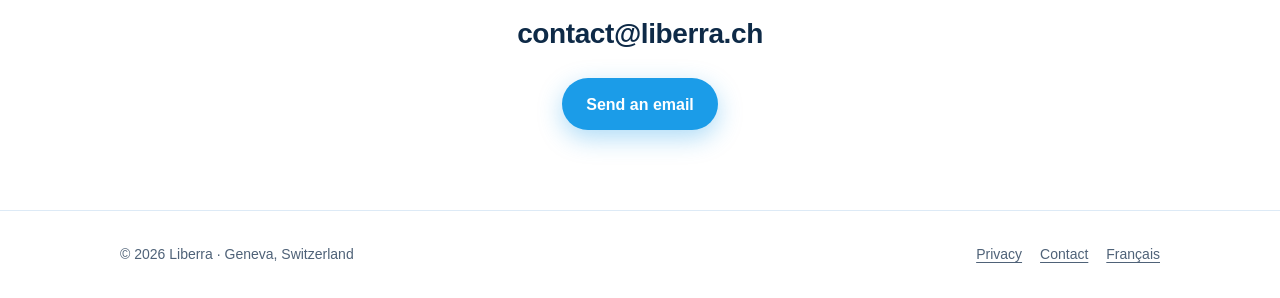
==== commit 98fc5f1f: "Départ de Suisse ou d'ailleurs (plus « depuis Genève ») Co-Authored-By: Claude Opus 5.5 <noreply@ant" ====
--- a/en/index.html
+++ b/en/index.html
@@ -47,7 +47,7 @@
           </div>
           <ul class="facts">
             <li>Prices in Swiss francs</li>
-            <li>Departures from Geneva</li>
+            <li>Depart from Switzerland or anywhere else</li>
             <li>Free</li>
           </ul>
         </div>
@@ -145,7 +145,7 @@
             <h3>Audience</h3>
             <ul class="list">
               <li>Travelers from French-speaking Switzerland: solo, couples, groups of friends and families.</li>
-              <li>City breaks in Europe and long-haul trips, departing from Geneva; prices in CHF (EUR, USD, GBP available).</li>
+              <li>City breaks in Europe and long-haul trips, departing from Switzerland and elsewhere; prices in CHF (EUR, USD, GBP available).</li>
               <li>App in French; English and German planned before public release.</li>
               <li>Status: in testing on iPhone, App Store release in preparation.</li>
             </ul>
